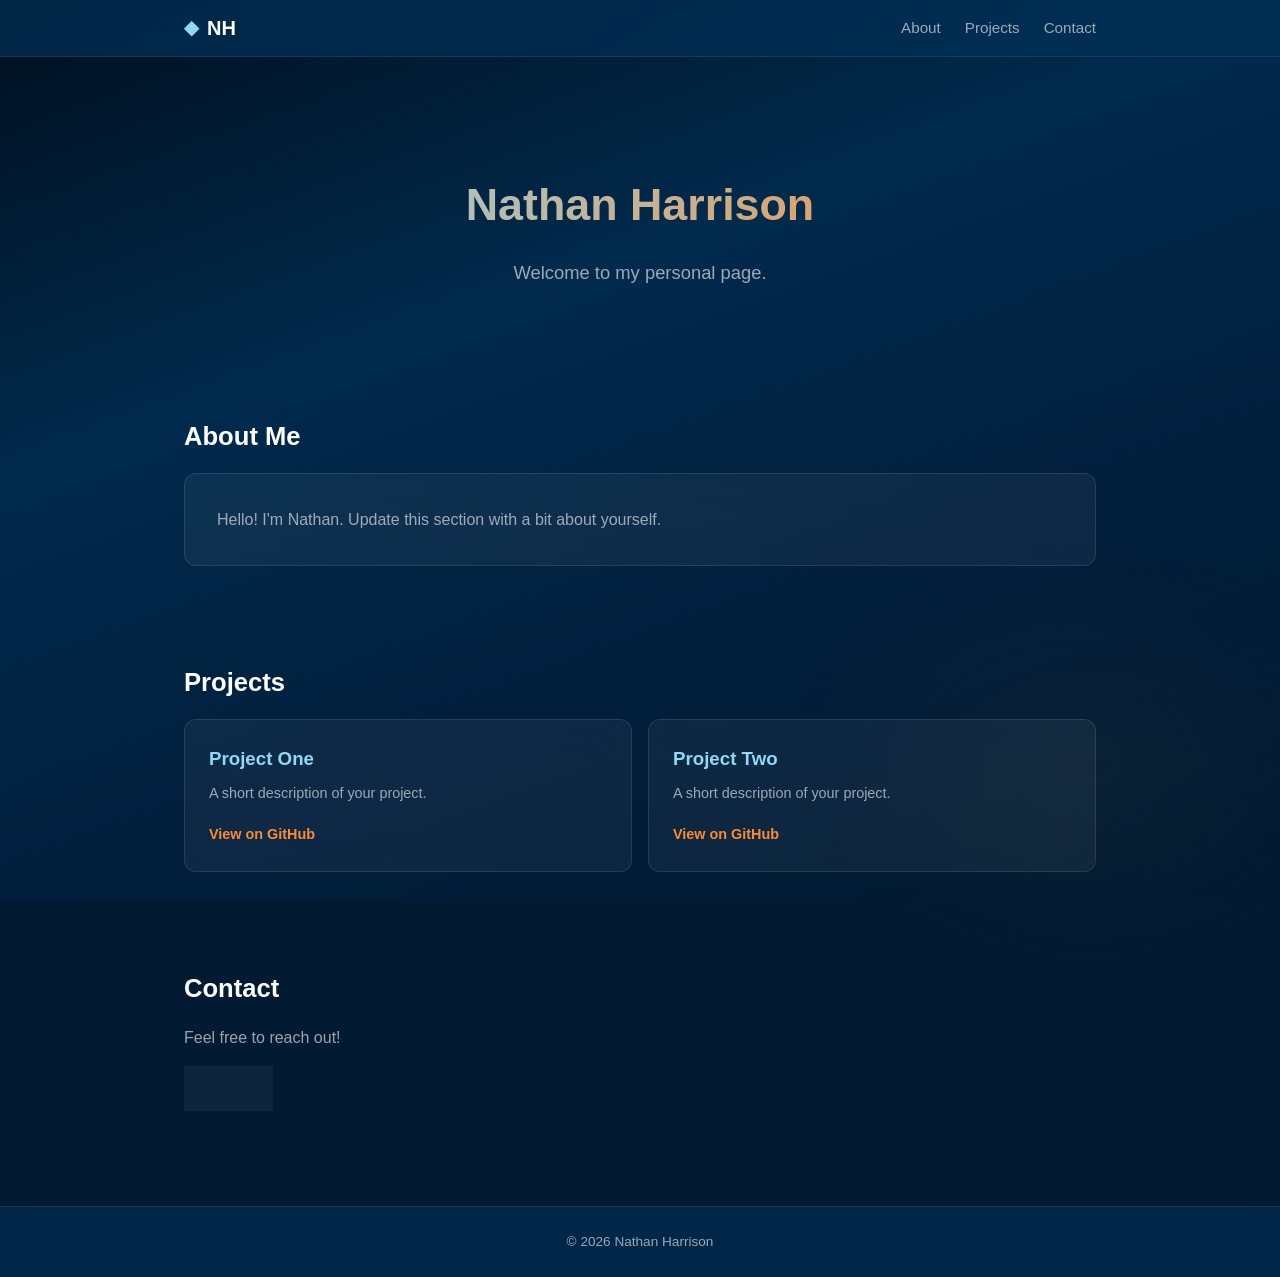
==== index.html @ 209d60e0 "Refactor code structure for improved readability and maintainability" ====
<!DOCTYPE html>
<html lang="en">
<head>
  <meta charset="UTF-8">
  <meta name="viewport" content="width=device-width, initial-scale=1.0">
  <title>Nathan Harrison</title>
  <link rel="stylesheet" href="style.css">
</head>
<body>
  <header class="site-header">
    <div class="header-inner">
      <a href="index.html" class="logo">
        <span class="logo-icon">◆</span> NH
      </a>
      <nav>
        <ul>
          <li><a href="#about">About</a></li>
          <li><a href="#projects">Projects</a></li>
          <li><a href="#contact">Contact</a></li>
        </ul>
      </nav>
    </div>
  </header>

  <main class="container">
    <section class="hero">
      <h1>Nathan Harrison</h1>
      <p class="hero-sub">Welcome to my personal page.</p>
    </section>

    <section id="about">
      <h2>About Me</h2>
      <div class="about-card glass">
        <p>Hello! I'm Nathan. Update this section with a bit about yourself.</p>
      </div>
    </section>

    <section id="projects">
      <h2>Projects</h2>
      <div class="project-grid">
        <div class="project-card">
          <h3>Project One</h3>
          <p>A short description of your project.</p>
          <a href="#">View on GitHub</a>
        </div>
        <div class="project-card">
          <h3>Project Two</h3>
          <p>A short description of your project.</p>
          <a href="#">View on GitHub</a>
        </div>
      </div>
    </section>

    <section id="contact">
      <h2>Contact</h2>
      <p style="color: var(--text-muted); margin-bottom: 1rem;">Feel free to reach out!</p>
      <ul class="contact-links">
        <li><a href="https://github.com/345Nathan-Harrison">GitHub</a></li>
      </ul>
    </section>
  </main>

  <footer class="site-footer">
    <p>&copy; 2026 Nathan Harrison</p>
  </footer>
</body>
</html>
---- style.css ----
/* ── Nathan Harrison – Glassmorphism Theme ───────────────────── */

:root {
    --bg:          #021b33;
    --bg-card:     rgba(255, 255, 255, 0.06);
    --bg-input:    rgba(255, 255, 255, 0.04);
    --border:      rgba(255, 255, 255, 0.1);
    --border-glow: rgba(143, 217, 245, 0.3);
    --text:        #ffffff;
    --text-muted:  rgba(255, 255, 255, 0.6);
    --accent:      #8fd9f5;
    --accent-hover:#b8e8ff;
    --green:       #3fb950;
    --red:         #f85149;
    --orange:      #FD8B2E;
    --glass:       rgba(255, 255, 255, 0.05);
    --glass-heavy: rgba(255, 255, 255, 0.1);
    --blur:        16px;
    --radius:      12px;
    --radius-sm:   8px;
    --font-mono:   'Cascadia Code', 'Fira Code', 'JetBrains Mono', Consolas, monospace;
    --font-sans:   -apple-system, BlinkMacSystemFont, 'Segoe UI', Helvetica, Arial, sans-serif;
}

*, *::before, *::after { box-sizing: border-box; margin: 0; padding: 0; }

html { font-size: 16px; }
body {
    font-family: var(--font-sans);
    background: var(--bg);
    color: var(--text);
    min-height: 100vh;
    display: flex;
    flex-direction: column;
    line-height: 1.6;
    position: relative;
}
/* Dark gradient overlay */
body::before {
    content: '';
    position: fixed;
    inset: 0;
    background: linear-gradient(160deg, rgba(1,13,26,0.82) 0%, rgba(1,49,88,0.7) 35%, rgba(1,32,64,0.75) 65%, rgba(1,26,48,0.85) 100%);
    pointer-events: none;
    z-index: 0;
}
/* Subtle accent glow */
body::after {
    content: '';
    position: fixed;
    bottom: -10%;
    right: -10%;
    width: 50%;
    height: 50%;
    background: radial-gradient(ellipse at center, rgba(253,139,46,0.04) 0%, transparent 70%);
    pointer-events: none;
    z-index: 0;
}

/* ── Layout ──────────────────────────────────────────────────── */

.container { max-width: 960px; margin: 0 auto; padding: 0 1.5rem; width: 100%; position: relative; z-index: 1; }
main.container { flex: 1; padding-top: 2rem; padding-bottom: 3rem; }

/* ── Glass utility ───────────────────────────────────────────── */

.glass {
    background: var(--glass);
    backdrop-filter: blur(var(--blur));
    -webkit-backdrop-filter: blur(var(--blur));
    border: 1px solid var(--border);
    border-radius: var(--radius);
}

/* ── Header ──────────────────────────────────────────────────── */

.site-header {
    background: rgba(1, 49, 88, 0.7);
    backdrop-filter: blur(20px);
    -webkit-backdrop-filter: blur(20px);
    border-bottom: 1px solid rgba(255,255,255,0.08);
    padding: 0.75rem 0;
    position: sticky;
    top: 0;
    z-index: 50;
}
.header-inner {
    max-width: 960px;
    margin: 0 auto;
    padding: 0 1.5rem;
    display: flex;
    align-items: center;
    justify-content: space-between;
}
.logo {
    font-size: 1.25rem;
    font-weight: 700;
    color: var(--text);
    text-decoration: none;
    display: flex;
    align-items: center;
    gap: 0.5rem;
}
.logo-icon { color: var(--accent); font-size: 1.2rem; }

nav ul {
    list-style: none;
    display: flex;
    align-items: center;
    gap: 1.5rem;
}
nav a {
    text-decoration: none;
    color: var(--text-muted);
    font-size: 0.95rem;
    transition: color 0.2s;
}
nav a:hover {
    color: var(--accent);
}

/* ── Hero ─────────────────────────────────────────────────────── */

.hero {
    text-align: center;
    padding: 5rem 0 3rem;
    position: relative;
    z-index: 1;
}
.hero h1 {
    font-size: 2.8rem;
    font-weight: 700;
    margin-bottom: 1rem;
    background: linear-gradient(135deg, #8fd9f5, #FD8B2E);
    -webkit-background-clip: text;
    -webkit-text-fill-color: transparent;
    background-clip: text;
}
.hero-sub {
    color: var(--text-muted);
    font-size: 1.15rem;
    max-width: 580px;
    margin: 0 auto 2rem;
    line-height: 1.7;
}

/* ── Sections ─────────────────────────────────────────────────── */

section {
    position: relative;
    z-index: 1;
    padding: 3rem 0;
}

section h2 {
    font-size: 1.6rem;
    margin-bottom: 1rem;
    color: var(--text);
}

/* ── Project Cards ────────────────────────────────────────────── */

.project-grid {
    display: grid;
    grid-template-columns: repeat(auto-fill, minmax(300px, 1fr));
    gap: 1rem;
    margin-top: 1rem;
}

.project-card {
    background: var(--glass);
    backdrop-filter: blur(var(--blur));
    -webkit-backdrop-filter: blur(var(--blur));
    border: 1px solid var(--border);
    border-radius: var(--radius);
    padding: 1.5rem;
    transition: all 0.2s ease;
}
.project-card:hover {
    border-color: var(--border-glow);
    background: var(--glass-heavy);
    box-shadow: 0 4px 20px rgba(143,217,245,0.08);
    transform: translateY(-2px);
}
.project-card h3 {
    margin-bottom: 0.5rem;
    color: var(--accent);
    font-weight: 600;
}
.project-card p {
    color: var(--text-muted);
    font-size: 0.9rem;
    margin-bottom: 1rem;
}
.project-card a {
    color: var(--orange);
    text-decoration: none;
    font-weight: 600;
    font-size: 0.9rem;
    transition: color 0.2s;
}
.project-card a:hover {
    color: #fda556;
    text-decoration: underline;
}

/* ── Contact ──────────────────────────────────────────────────── */

.contact-links {
    list-style: none;
    margin-top: 1rem;
    display: flex;
    gap: 1rem;
}
.contact-links a {
    display: inline-flex;
    align-items: center;
    gap: 0.5rem;
    padding: 0.6rem 1.2rem;
    border-radius: var(--radius-sm);
    font-size: 0.9rem;
    font-weight: 600;
    text-decoration: none;
    background: var(--glass);
    backdrop-filter: blur(8px);
    -webkit-backdrop-filter: blur(8px);
    color: var(--text-muted);
    border: 1px solid var(--border);
    transition: all 0.2s ease;
}
.contact-links a:hover {
    color: var(--text);
    border-color: var(--border-glow);
    background: var(--glass-heavy);
}

/* ── About Card ─────────────────────────────────────────────── */

.about-card {
    background: var(--glass);
    backdrop-filter: blur(var(--blur));
    -webkit-backdrop-filter: blur(var(--blur));
    border: 1px solid var(--border);
    border-radius: var(--radius);
    padding: 2rem;
}
.about-card p {
    color: var(--text-muted);
    line-height: 1.7;
}

/* ── Footer ──────────────────────────────────────────────────── */

.site-footer {
    background: rgba(1, 49, 88, 0.6);
    backdrop-filter: blur(16px);
    -webkit-backdrop-filter: blur(16px);
    border-top: 1px solid rgba(255,255,255,0.08);
    padding: 1.5rem 0;
    text-align: center;
    color: var(--text-muted);
    font-size: 0.85rem;
    position: relative;
    z-index: 1;
}

/* ── Responsive ──────────────────────────────────────────────── */

@media (max-width: 640px) {
    .hero h1 { font-size: 1.8rem; }
    .project-grid { grid-template-columns: 1fr; }
    .header-inner { flex-direction: column; gap: 0.5rem; }
    .contact-links { flex-direction: column; }
}
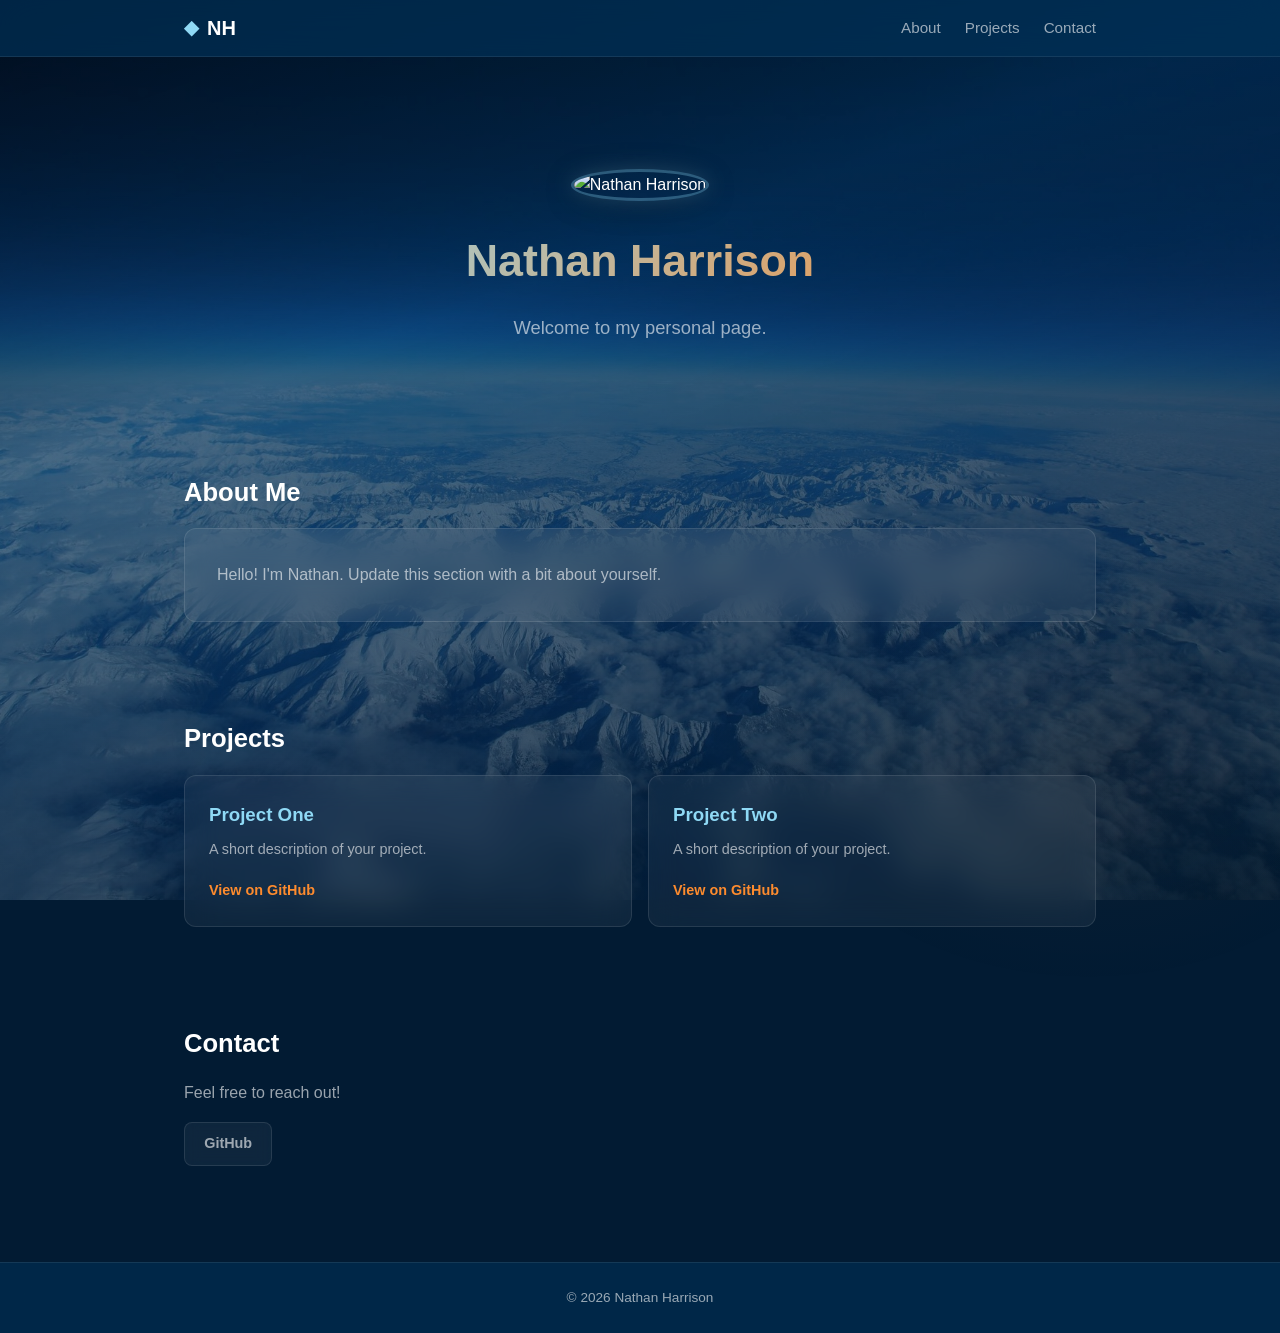
==== commit c8bbb132: "Refactor code structure for improved readability and maintainability" ====
--- a/index.html
+++ b/index.html
@@ -24,6 +24,7 @@
 
   <main class="container">
     <section class="hero">
+      <img src="https://github.com/345Nathan-Harrison.png" alt="Nathan Harrison" class="hero-avatar">
       <h1>Nathan Harrison</h1>
       <p class="hero-sub">Welcome to my personal page.</p>
     </section>
--- a/style.css
+++ b/style.css
@@ -27,7 +27,9 @@
 html { font-size: 16px; }
 body {
     font-family: var(--font-sans);
-    background: var(--bg);
+    background: url('images/pyrenees (3).jpg') no-repeat center center fixed;
+    background-size: cover;
+    background-color: var(--bg);
     color: var(--text);
     min-height: 100vh;
     display: flex;
@@ -127,6 +129,20 @@
     position: relative;
     z-index: 1;
 }
+.hero-avatar {
+    width: 120px;
+    height: 120px;
+    border-radius: 50%;
+    border: 3px solid var(--border-glow);
+    box-shadow: 0 0 20px rgba(143,217,245,0.2), 0 4px 30px rgba(0,0,0,0.3);
+    margin-bottom: 1.5rem;
+    object-fit: cover;
+    transition: transform 0.3s ease, box-shadow 0.3s ease;
+}
+.hero-avatar:hover {
+    transform: scale(1.05);
+    box-shadow: 0 0 30px rgba(143,217,245,0.35), 0 4px 40px rgba(0,0,0,0.4);
+}
 .hero h1 {
     font-size: 2.8rem;
     font-weight: 700;
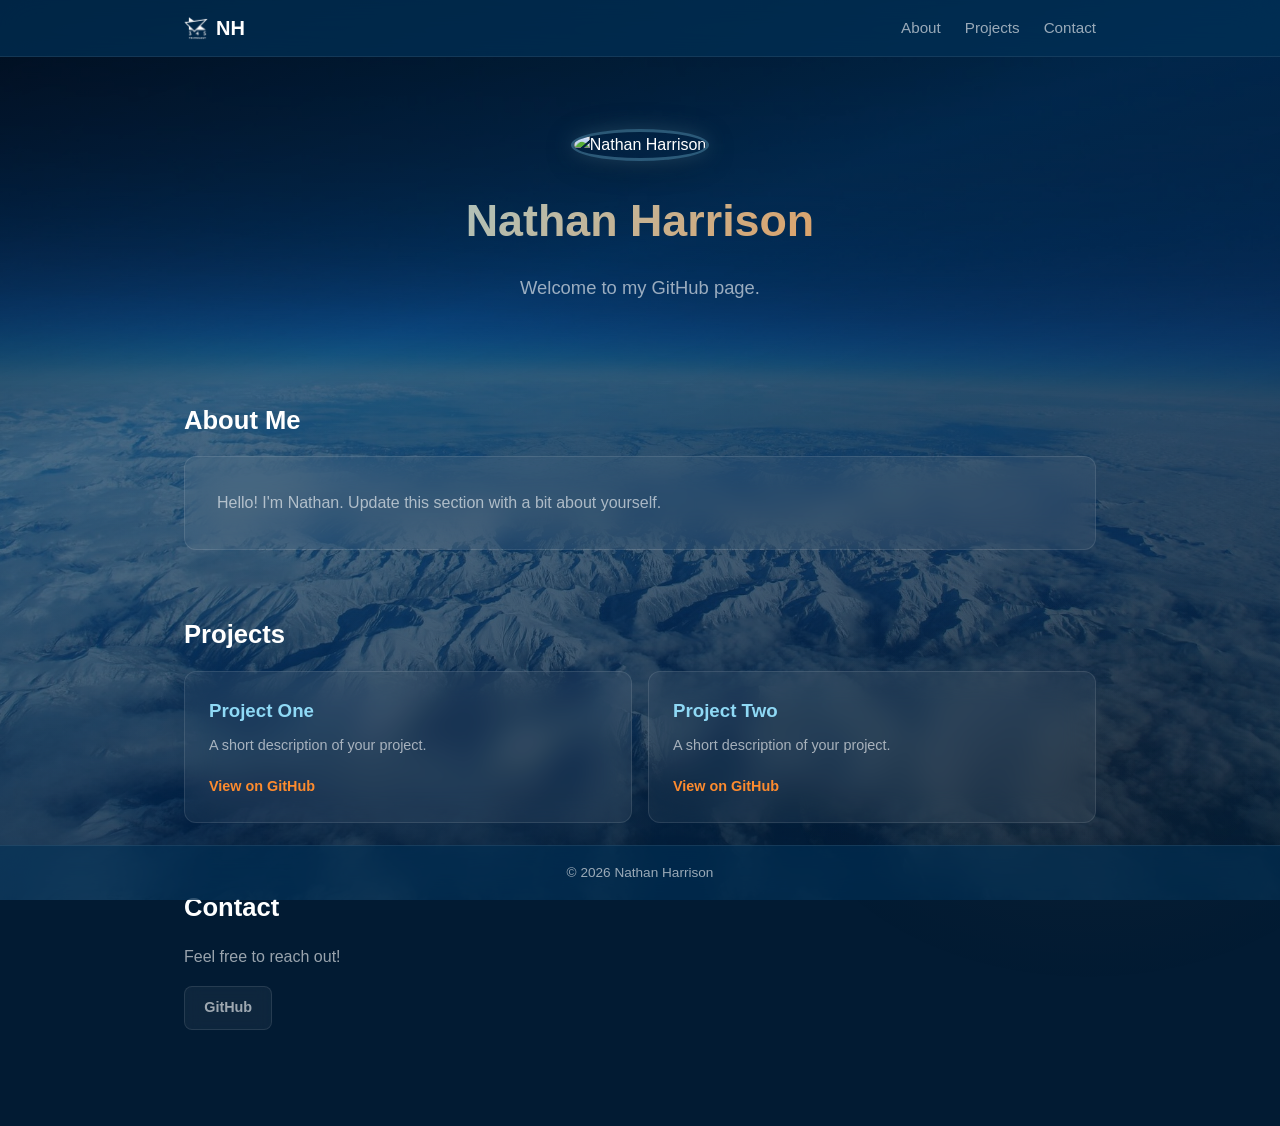
==== commit cf5f43be: "Update logo in header and modify welcome message" ====
--- a/index.html
+++ b/index.html
@@ -10,7 +10,7 @@
   <header class="site-header">
     <div class="header-inner">
       <a href="index.html" class="logo">
-        <span class="logo-icon">◆</span> NH
+        <img src="styling/stratos-logo (1).png" alt="Stratos Logo" class="logo-img"> NH
       </a>
       <nav>
         <ul>
@@ -26,7 +26,7 @@
     <section class="hero">
       <img src="https://github.com/345Nathan-Harrison.png" alt="Nathan Harrison" class="hero-avatar">
       <h1>Nathan Harrison</h1>
-      <p class="hero-sub">Welcome to my personal page.</p>
+      <p class="hero-sub">Welcome to my GitHub page.</p>
     </section>
 
     <section id="about">
--- a/style.css
+++ b/style.css
@@ -62,7 +62,7 @@
 /* ── Layout ──────────────────────────────────────────────────── */
 
 .container { max-width: 960px; margin: 0 auto; padding: 0 1.5rem; width: 100%; position: relative; z-index: 1; }
-main.container { flex: 1; padding-top: 2rem; padding-bottom: 3rem; }
+main.container { flex: 1; padding-top: 1.5rem; padding-bottom: 4rem; }
 
 /* ── Glass utility ───────────────────────────────────────────── */
 
@@ -104,6 +104,7 @@
     gap: 0.5rem;
 }
 .logo-icon { color: var(--accent); font-size: 1.2rem; }
+.logo-img { height: 24px; width: auto; object-fit: contain; }
 
 nav ul {
     list-style: none;
@@ -125,7 +126,7 @@
 
 .hero {
     text-align: center;
-    padding: 5rem 0 3rem;
+    padding: 3rem 0 2rem;
     position: relative;
     z-index: 1;
 }
@@ -165,7 +166,7 @@
 section {
     position: relative;
     z-index: 1;
-    padding: 3rem 0;
+    padding: 2rem 0;
 }
 
 section h2 {
@@ -272,12 +273,15 @@
     backdrop-filter: blur(16px);
     -webkit-backdrop-filter: blur(16px);
     border-top: 1px solid rgba(255,255,255,0.08);
-    padding: 1.5rem 0;
+    padding: 1rem 0;
     text-align: center;
     color: var(--text-muted);
     font-size: 0.85rem;
-    position: relative;
-    z-index: 1;
+    position: fixed;
+    bottom: 0;
+    left: 0;
+    right: 0;
+    z-index: 50;
 }
 
 /* ── Responsive ──────────────────────────────────────────────── */
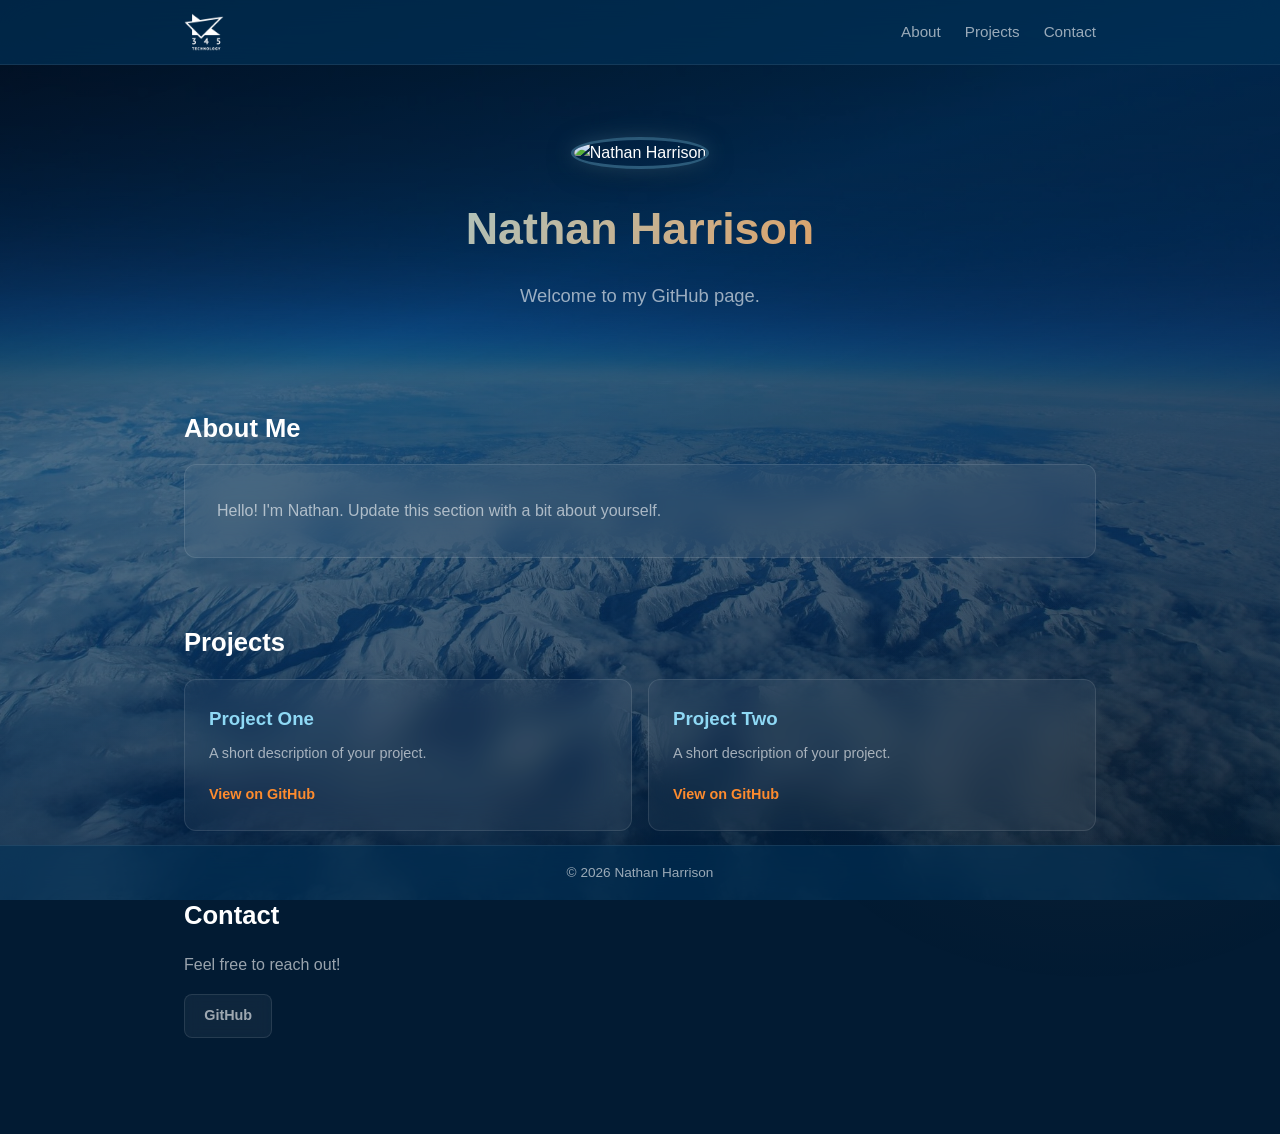
==== commit 89c11c94: "Update logo size and remove text from header for improved design" ====
--- a/index.html
+++ b/index.html
@@ -10,7 +10,7 @@
   <header class="site-header">
     <div class="header-inner">
       <a href="index.html" class="logo">
-        <img src="styling/stratos-logo (1).png" alt="Stratos Logo" class="logo-img"> NH
+        <img src="styling/stratos-logo (1).png" alt="Stratos Logo" class="logo-img">
       </a>
       <nav>
         <ul>
--- a/style.css
+++ b/style.css
@@ -104,7 +104,7 @@
     gap: 0.5rem;
 }
 .logo-icon { color: var(--accent); font-size: 1.2rem; }
-.logo-img { height: 24px; width: auto; object-fit: contain; }
+.logo-img { height: 40px; width: auto; object-fit: contain; }
 
 nav ul {
     list-style: none;
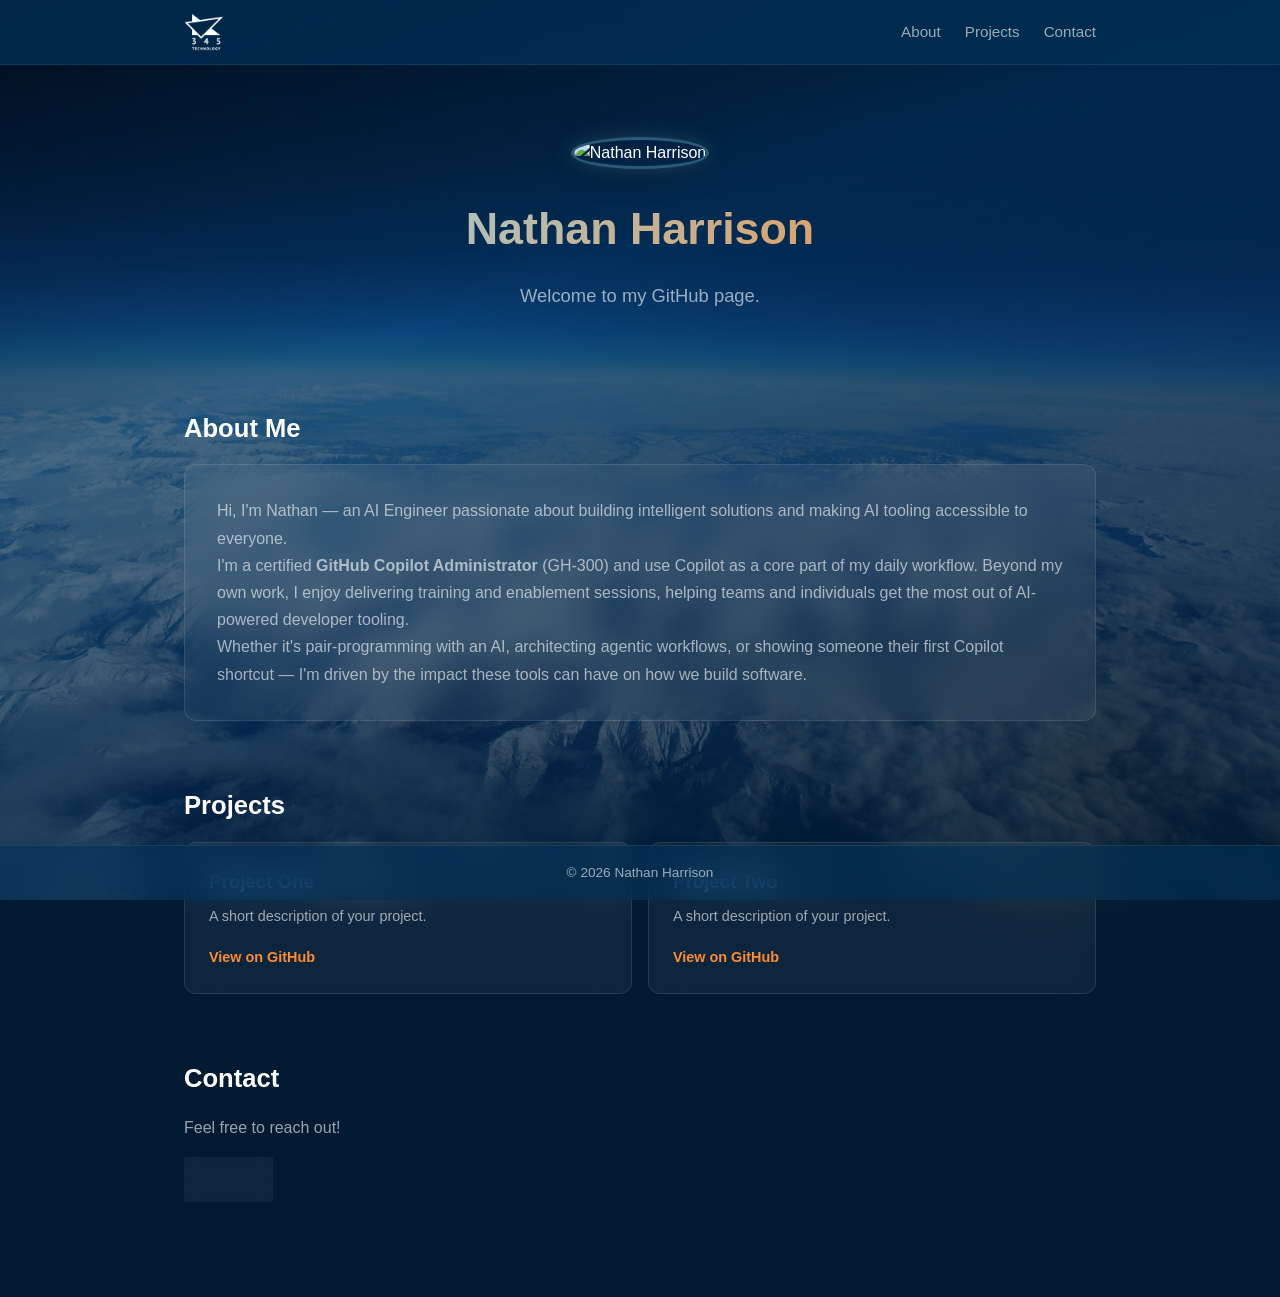
==== commit d773cce8: "Update 'About Me' section with detailed personal and professional information" ====
--- a/index.html
+++ b/index.html
@@ -32,7 +32,9 @@
     <section id="about">
       <h2>About Me</h2>
       <div class="about-card glass">
-        <p>Hello! I'm Nathan. Update this section with a bit about yourself.</p>
+        <p>Hi, I'm Nathan — an AI Engineer passionate about building intelligent solutions and making AI tooling accessible to everyone.</p>
+        <p>I'm a certified <strong>GitHub Copilot Administrator</strong> (GH-300) and use Copilot as a core part of my daily workflow. Beyond my own work, I enjoy delivering training and enablement sessions, helping teams and individuals get the most out of AI-powered developer tooling.</p>
+        <p>Whether it's pair-programming with an AI, architecting agentic workflows, or showing someone their first Copilot shortcut — I'm driven by the impact these tools can have on how we build software.</p>
       </div>
     </section>
 
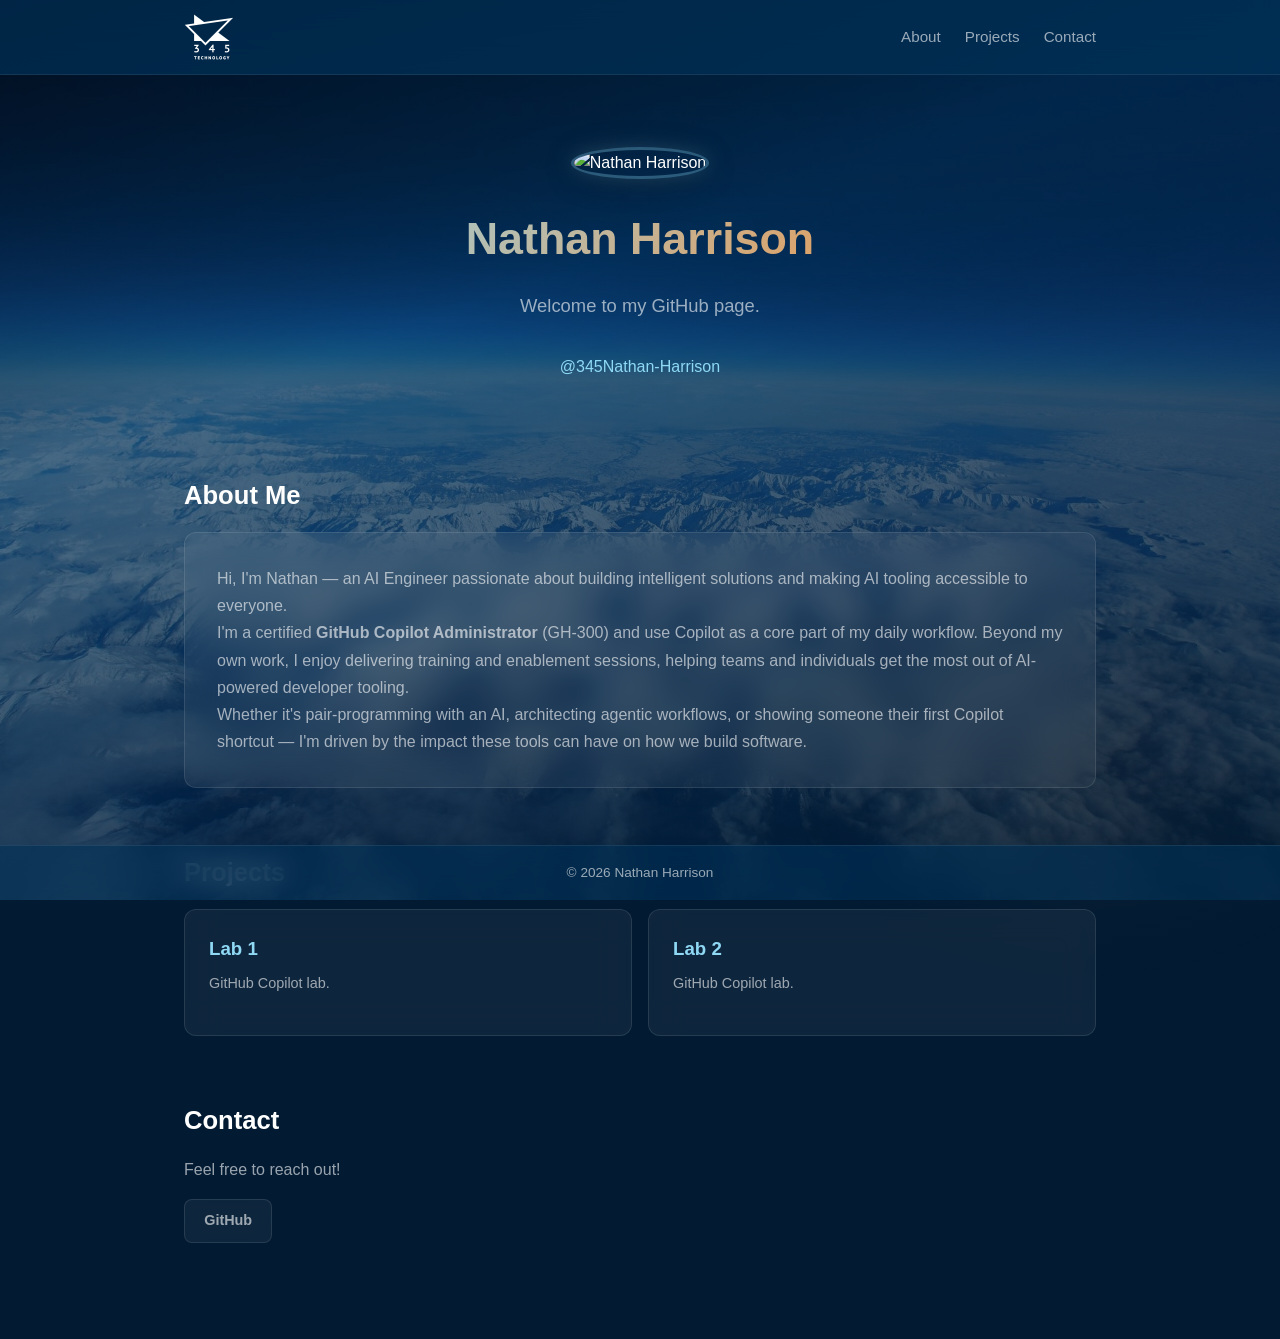
==== commit f9e90321: "Add GitHub username link and style to the hero section" ====
--- a/index.html
+++ b/index.html
@@ -27,6 +27,7 @@
       <img src="https://github.com/345Nathan-Harrison.png" alt="Nathan Harrison" class="hero-avatar">
       <h1>Nathan Harrison</h1>
       <p class="hero-sub">Welcome to my GitHub page.</p>
+      <a href="https://github.com/345Nathan-Harrison" class="github-username">@345Nathan-Harrison</a>
     </section>
 
     <section id="about">
@@ -42,14 +43,12 @@
       <h2>Projects</h2>
       <div class="project-grid">
         <div class="project-card">
-          <h3>Project One</h3>
-          <p>A short description of your project.</p>
-          <a href="#">View on GitHub</a>
+          <h3>Lab 1</h3>
+          <p>GitHub Copilot lab.</p>
         </div>
         <div class="project-card">
-          <h3>Project Two</h3>
-          <p>A short description of your project.</p>
-          <a href="#">View on GitHub</a>
+          <h3>Lab 2</h3>
+          <p>GitHub Copilot lab.</p>
         </div>
       </div>
     </section>
--- a/style.css
+++ b/style.css
@@ -104,7 +104,7 @@
     gap: 0.5rem;
 }
 .logo-icon { color: var(--accent); font-size: 1.2rem; }
-.logo-img { height: 40px; width: auto; object-fit: contain; }
+.logo-img { height: 50px; width: auto; object-fit: contain; }
 
 nav ul {
     list-style: none;
@@ -160,6 +160,17 @@
     margin: 0 auto 2rem;
     line-height: 1.7;
 }
+.github-username {
+    display: inline-block;
+    color: var(--accent);
+    font-size: 1rem;
+    text-decoration: none;
+    margin-top: -1rem;
+    margin-bottom: 2rem;
+}
+.github-username:hover {
+    text-decoration: underline;
+}
 
 /* ── Sections ─────────────────────────────────────────────────── */
 
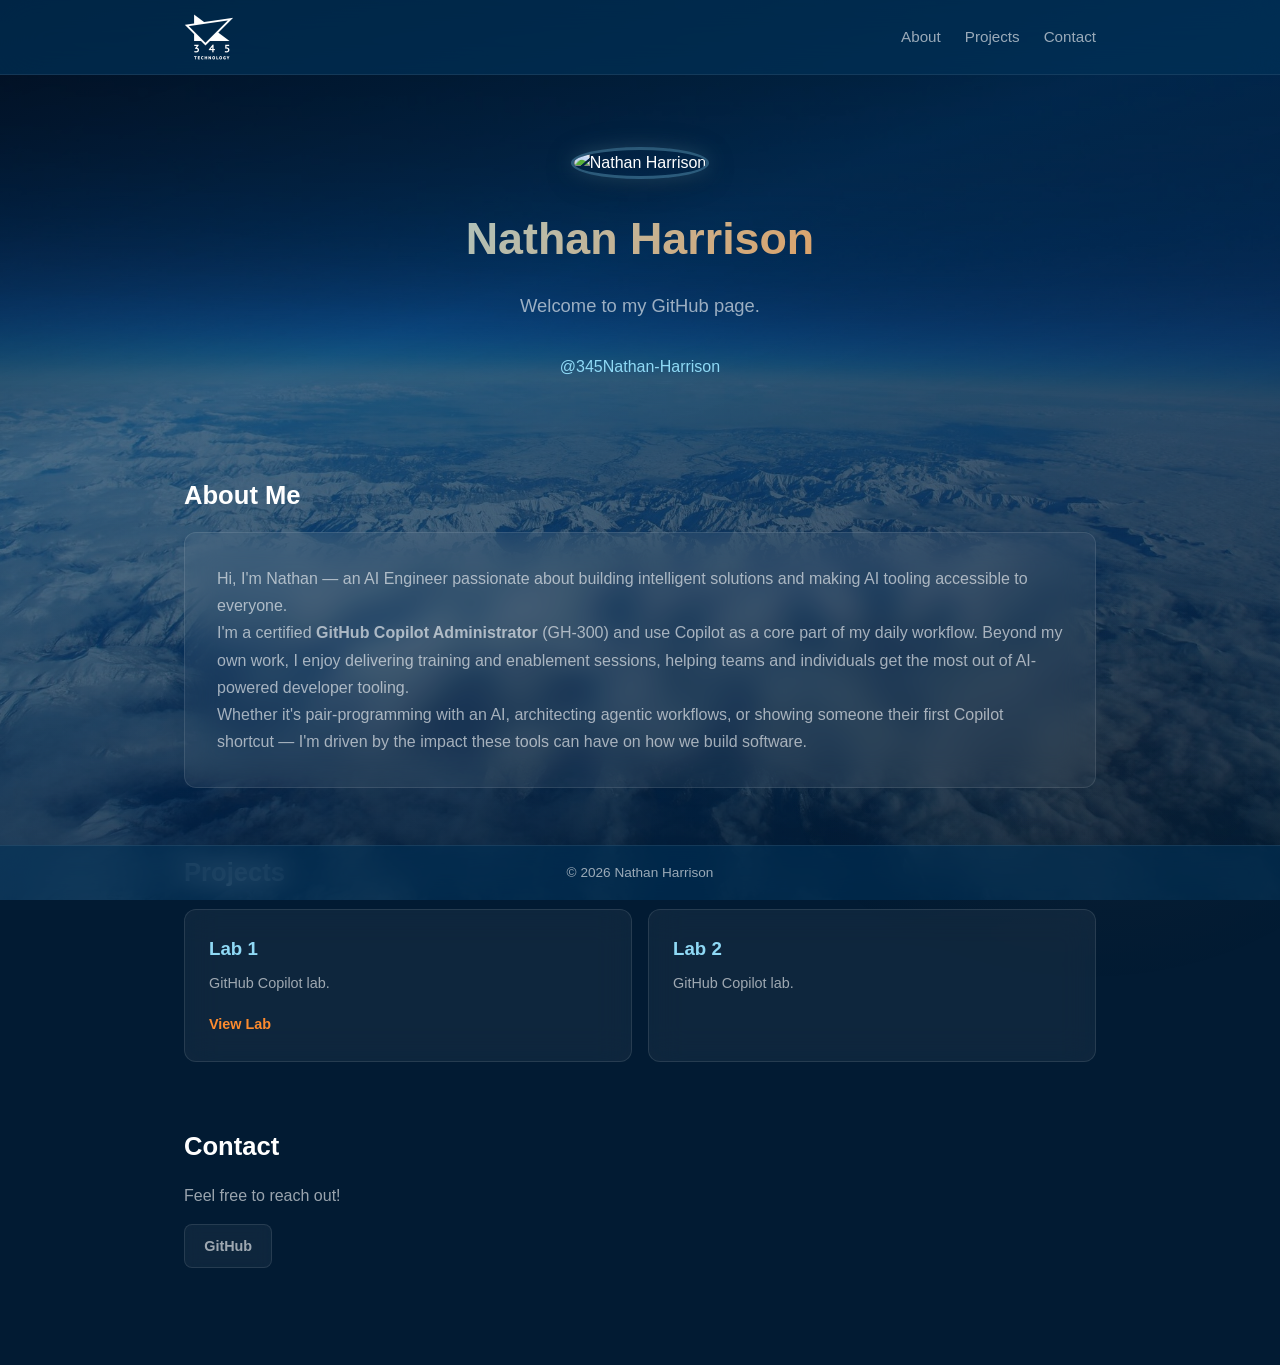
==== commit 19955ad3: "Add link to Lab 1 project for easy access" ====
--- a/index.html
+++ b/index.html
@@ -45,6 +45,7 @@
         <div class="project-card">
           <h3>Lab 1</h3>
           <p>GitHub Copilot lab.</p>
+          <a href="https://345nathan-harrison.github.io/lab-customagents/">View Lab</a>
         </div>
         <div class="project-card">
           <h3>Lab 2</h3>
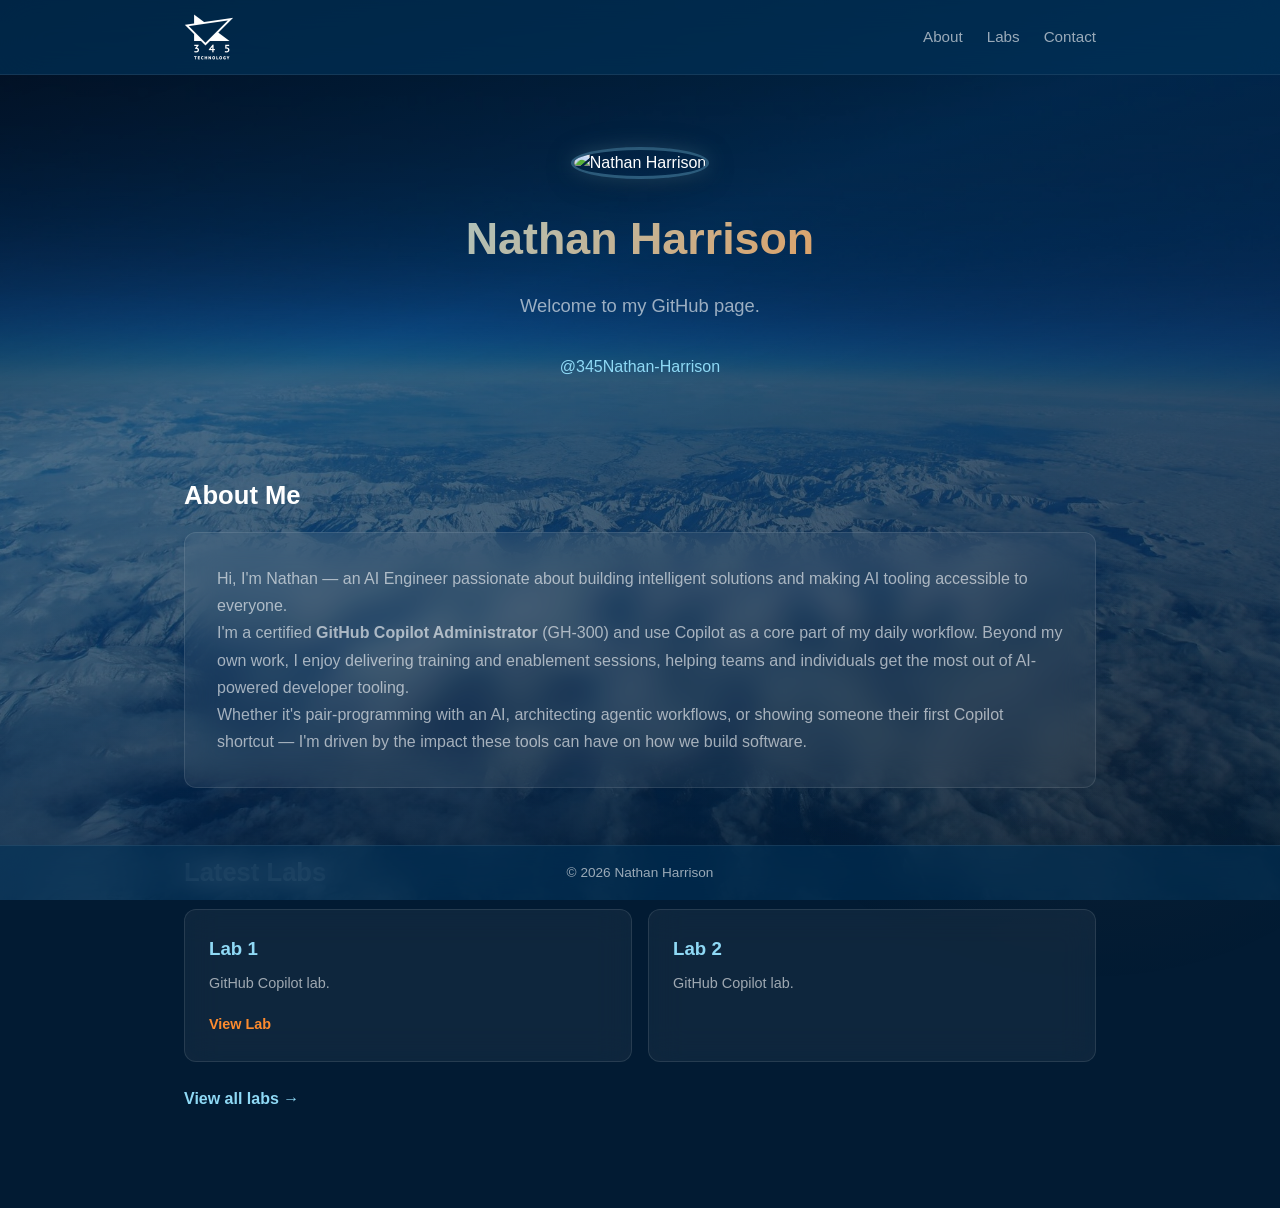
==== commit 676e8a5b: "Update navigation links and add Labs and Contact pages" ====
--- a/index.html
+++ b/index.html
@@ -15,8 +15,8 @@
       <nav>
         <ul>
           <li><a href="#about">About</a></li>
-          <li><a href="#projects">Projects</a></li>
-          <li><a href="#contact">Contact</a></li>
+          <li><a href="labs.html">Labs</a></li>
+          <li><a href="contact.html">Contact</a></li>
         </ul>
       </nav>
     </div>
@@ -39,8 +39,8 @@
       </div>
     </section>
 
-    <section id="projects">
-      <h2>Projects</h2>
+    <section id="labs">
+      <h2>Latest Labs</h2>
       <div class="project-grid">
         <div class="project-card">
           <h3>Lab 1</h3>
@@ -52,15 +52,9 @@
           <p>GitHub Copilot lab.</p>
         </div>
       </div>
+      <p style="margin-top: 1.5rem;"><a href="labs.html" style="color: var(--accent); text-decoration: none; font-weight: 600;">View all labs &rarr;</a></p>
     </section>
 
-    <section id="contact">
-      <h2>Contact</h2>
-      <p style="color: var(--text-muted); margin-bottom: 1rem;">Feel free to reach out!</p>
-      <ul class="contact-links">
-        <li><a href="https://github.com/345Nathan-Harrison">GitHub</a></li>
-      </ul>
-    </section>
   </main>
 
   <footer class="site-footer">
